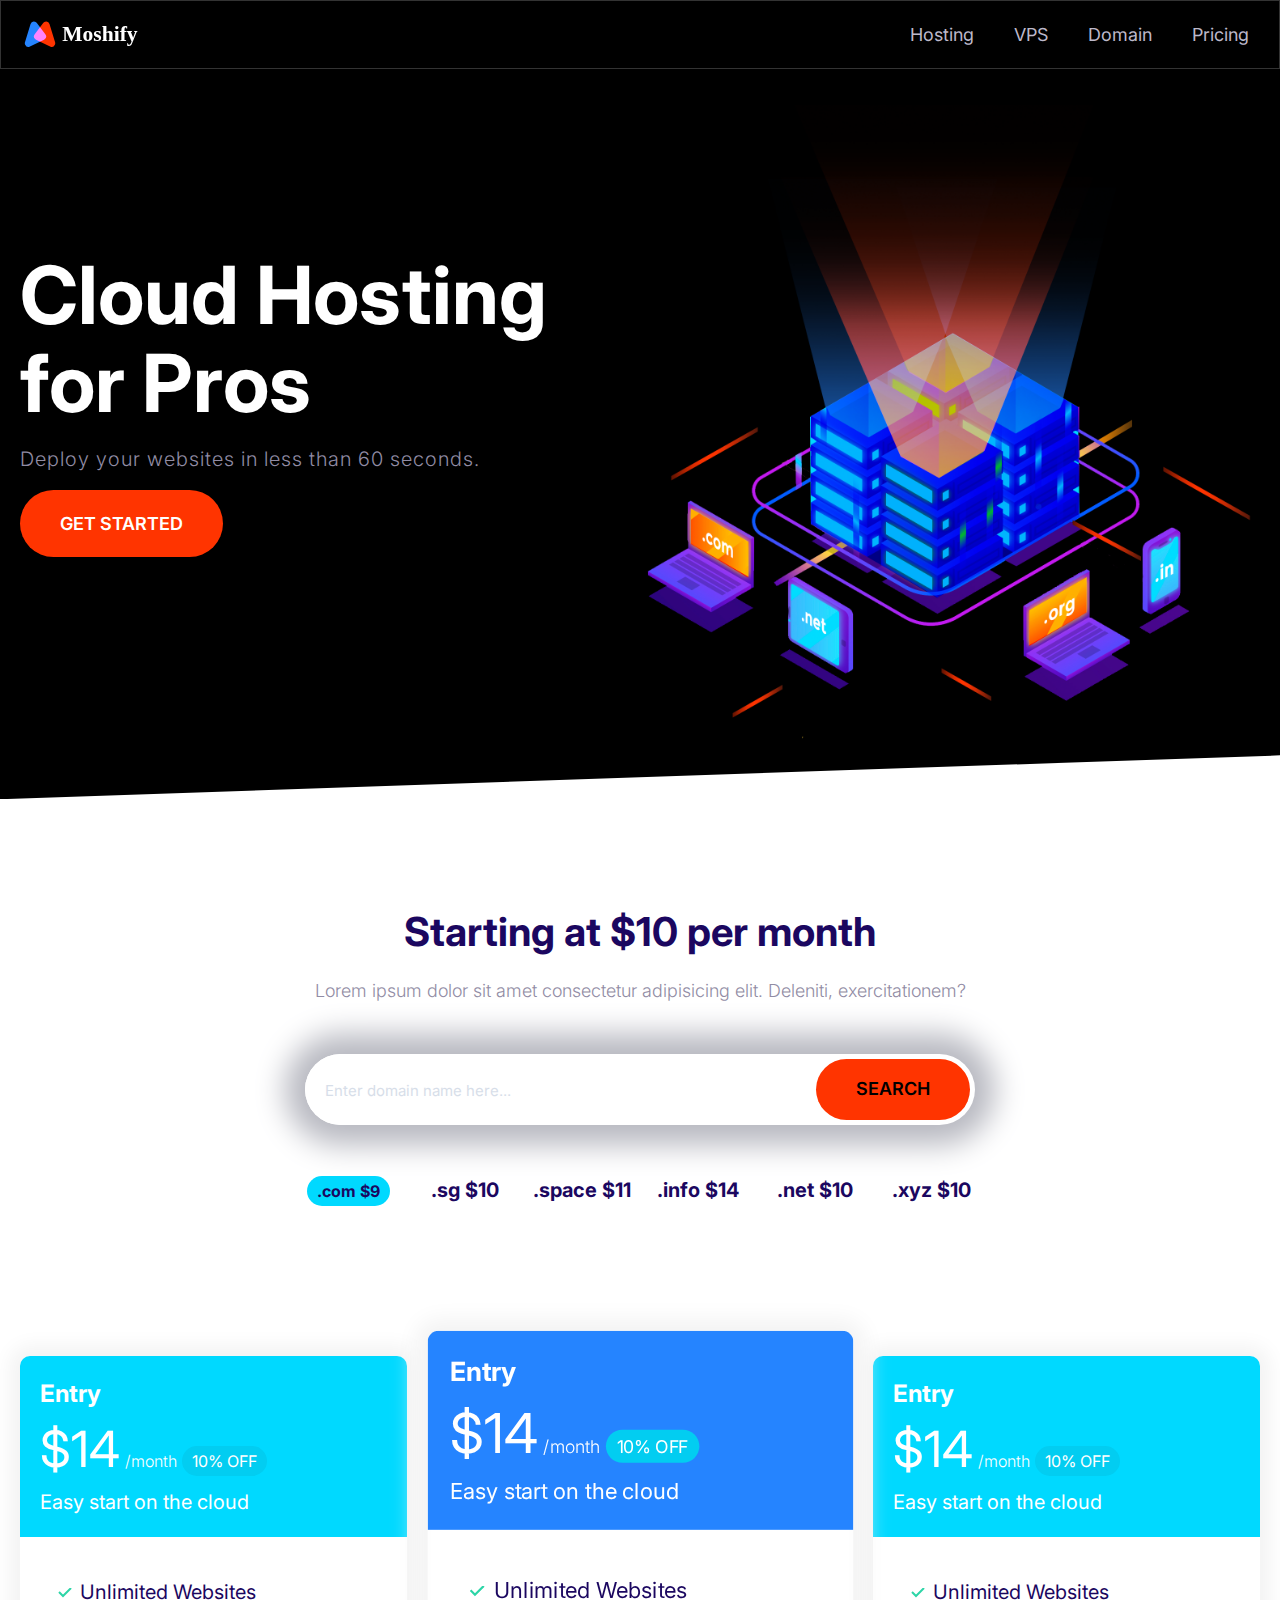
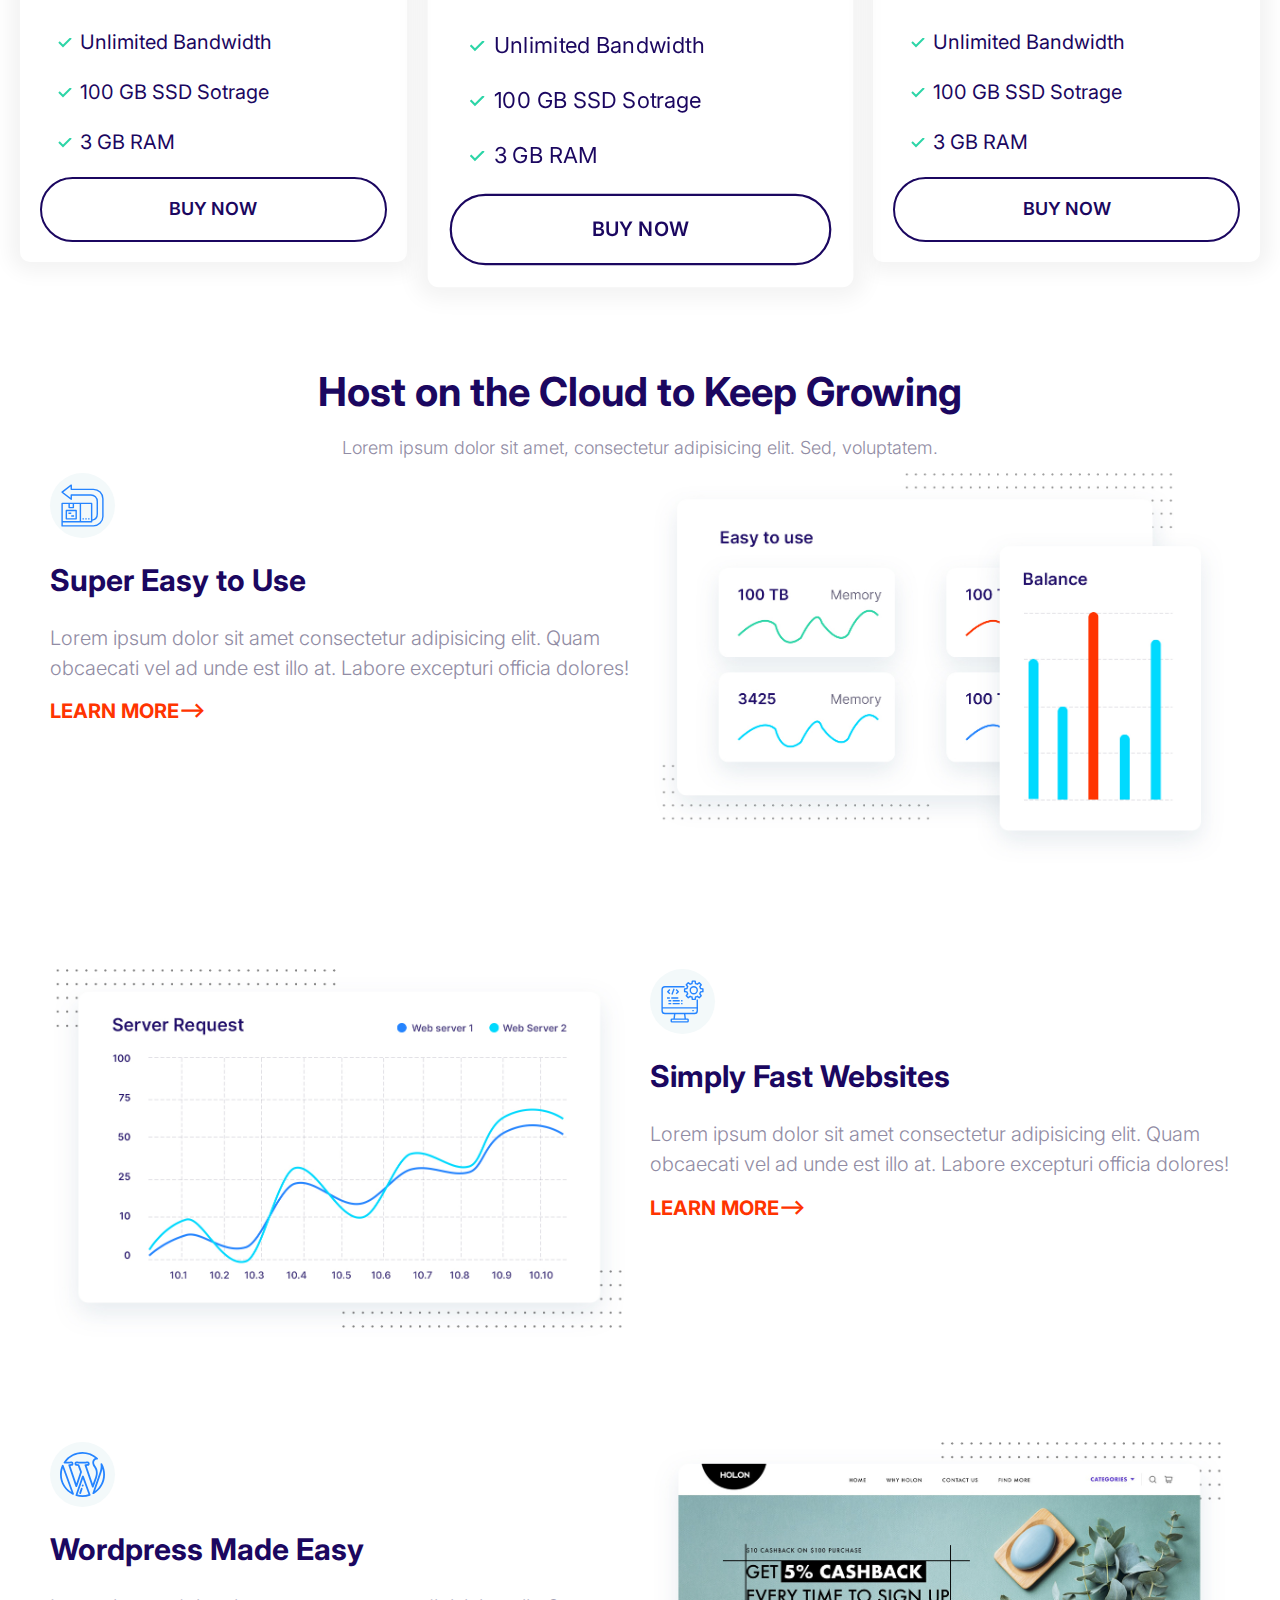
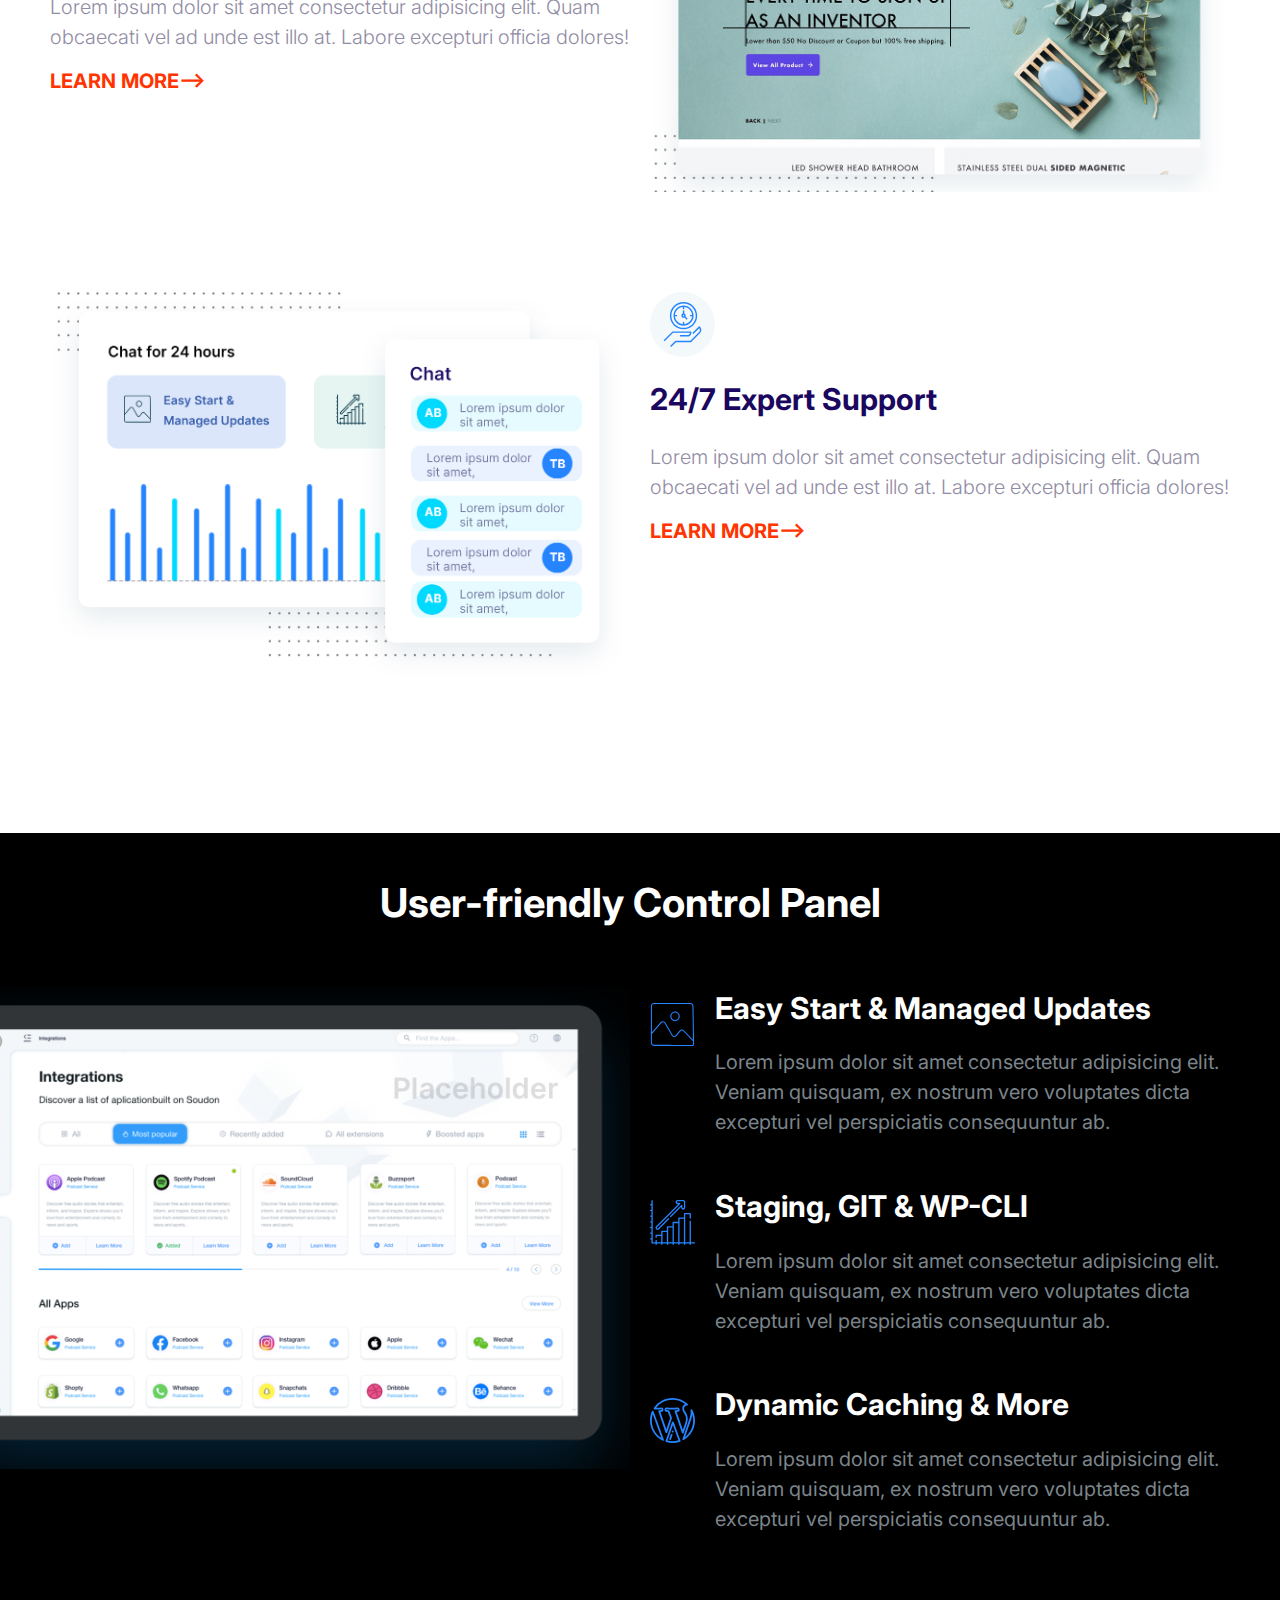
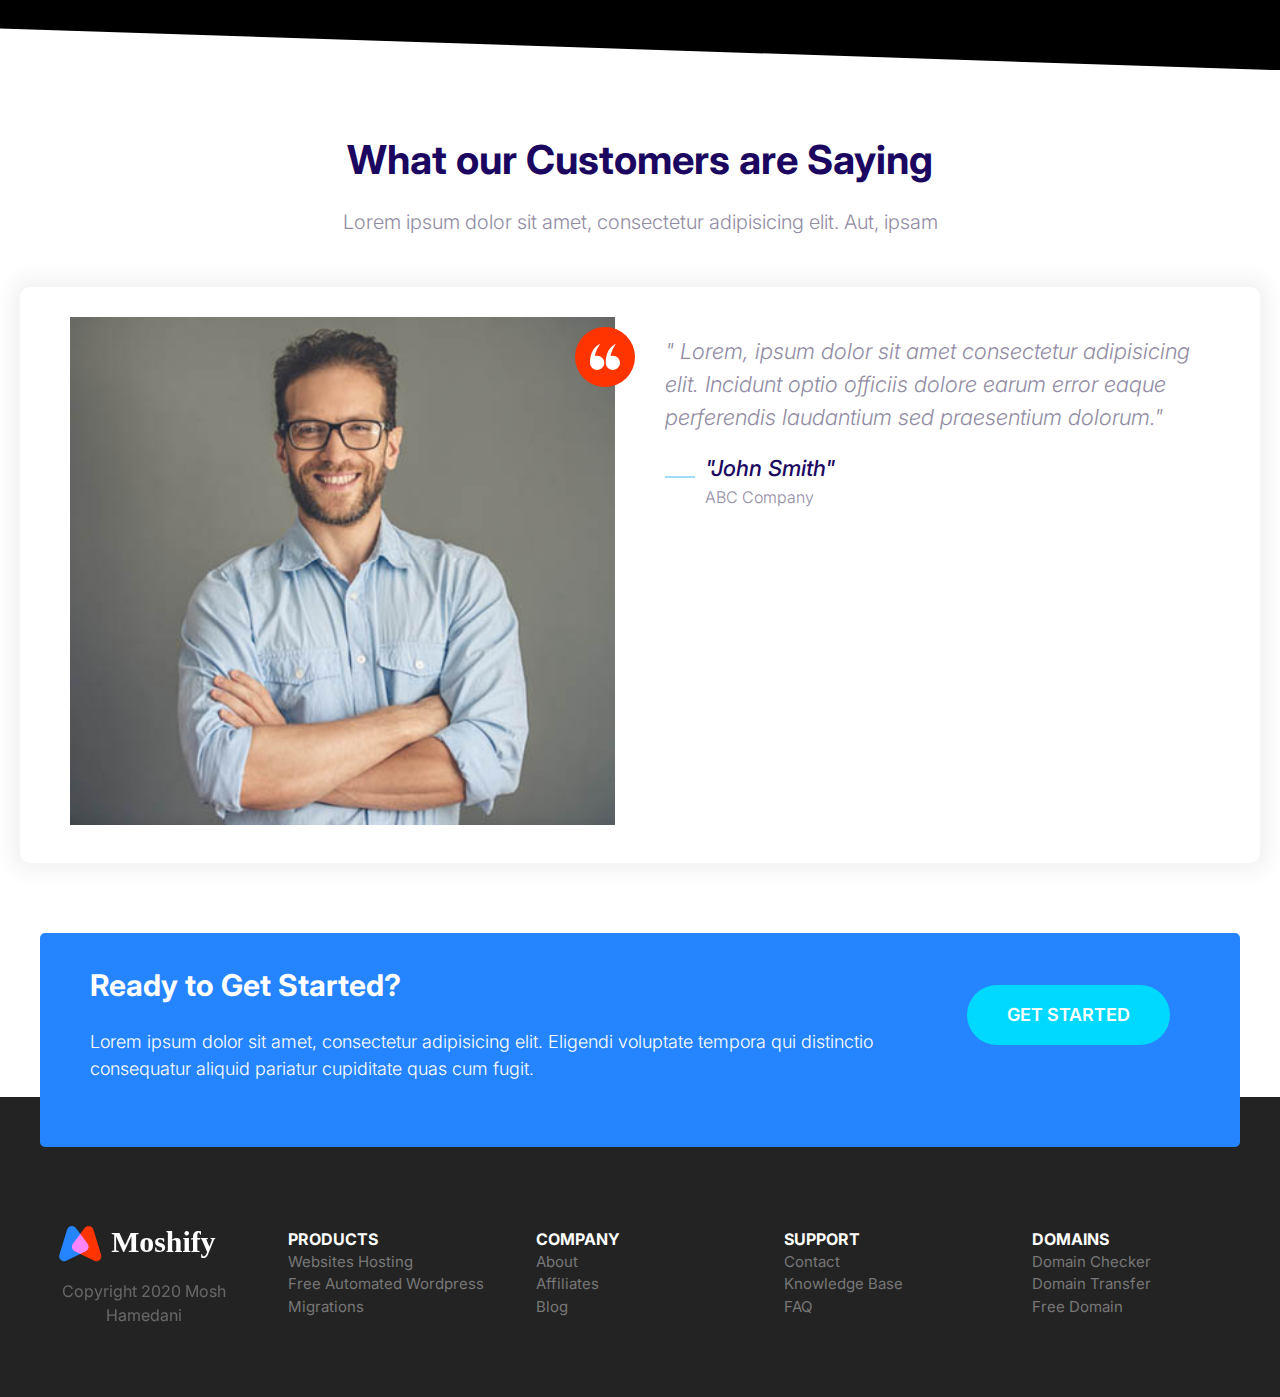
==== index.html @ c6cde623 "ok" ====
<!DOCTYPE html>
<html lang="en">

<head>
	<meta charset="UTF-8" />
	<meta http-equiv="X-UA-Compatible" content="IE=edge" />
	<meta name="viewport" content="width=device-width, initial-scale=1.0" />
	<link rel="stylesheet" href="../css/normalize.css" />
	<link rel="preconnect" href="https://fonts.gstatic.com" />
	<link href="https://fonts.googleapis.com/css2?family=Inter:wght@100&display=swap" rel="stylesheet" />
	<link rel="stylesheet" href="../css/style.css" />
	<title>Document</title>
</head>

<body>
	<div class="collapsible">
		<header class="header-container">
			<div class="header-inner-container collapsible">
				<img src="../icons/logo.svg" alt="logo icon" class="image"></img>
				<svg class="icon menu">
					<use xlink:href="../icons/sprite.svg#menu"></use>
				</svg>
				<ul class="list">
					<li class='list-item'><a href="">Hosting</a></li>
					<li class='list-item'><a href="">VPS</a></li>
					<li class='list-item'><a href="">Domain</a></li>
					<li class='list-item last'><a href="">Pricing</a></li>
				</ul>
			</div>
		</header>
	</div>
	<section class="containerone">
		<div class="containerone-inner">
			<header class='containerone-header'>
				<h6 class='h6-color'>Cloud Hosting for Pros</h6>
				<h2 class='h2-color'>Deploy your websites in less than 60 seconds.</h2>
				<a class="btn btn-accent btn-font" href="#">Get started</a>
			</header>
			<img class='containerone-image' src="../image/banner.png" alt="">
		</div>
	</section>
	<section class="containertwo">
		<header class="containertwo-header">
			<h4 class="h4-color">Starting at $10 per month</h4>
			<h2 class="h2-color">
				Lorem ipsum dolor sit amet consectetur adipisicing elit. Deleniti, exercitationem?

			</h2>

			<div class="input-group">
				<input placeholder="Enter domain name here...
						" type="text" class="input">
				</input>
				<button class="btn btn-accent">
					Search
				</button>
			</div>
			<ul class="containertwo-list">
				<div class=badge-container>
					<li class="containertwo-list-item badge">.com $9</li>
				</div>
				<li class="containertwo-list-item">.sg $10</li>
				<li class="containertwo-list-item">.space $11</li>
				<li class="containertwo-list-item">.info $14</li>
				<li class="containertwo-list-item">.net $10</li>
				<li class="containertwo-list-item">.xyz $10</li>
			</ul>
		</header>
	</section>
	<section class="containerthree">
		<div class="card-container first">
			<header class=" card-container-header secondary">
				<h2 class="plan-zero">Entry</h2>
				<span class="plan-one">$14</span>
				<span class='plan-two'>/month</span>
				<span class="badge plan-three">10% OFF</span>
				<h2 class="plan-four">Easy start on the cloud</h2>
			</header>
			<article class="card-container-article">
				<ul class="card-container-list">
					<li class="card-container-list-items">Unlimited Websites</li>
					<li class="card-container-list-items">Unlimited Bandwidth</li>
					<li class="card-container-list-items">100 GB SSD Sotrage</li>
					<li class="card-container-list-items">3 GB RAM</li>
				</ul>
				<button class="btn btn-block btn-card">buy now</button>
			</article>
		</div>
		<div class="card-container second">
			<header class=" card-container-header primary">
				<h2 class="plan-zero">Entry</h2>
				<span class="plan-one">$14</span>
				<span class='plan-two'>/month</span>
				<span class="badge plan-three">10% OFF</span>
				<h2 class="plan-four">Easy start on the cloud</h2>
			</header>
			<article class="card-container-article">
				<ul class="card-container-list">
					<li class="card-container-list-items">Unlimited Websites</li>
					<li class="card-container-list-items">Unlimited Bandwidth</li>
					<li class="card-container-list-items">100 GB SSD Sotrage</li>
					<li class="card-container-list-items">3 GB RAM</li>
				</ul>
				<button class="btn btn-block btn-card">buy now</button>
			</article>
		</div>
		<div class="card-container first">
			<header class=" card-container-header secondary">
				<h2 class="plan-zero">Entry</h2>
				<span class="plan-one">$14</span>
				<span class='plan-two'>/month</span>
				<span class="badge plan-three">10% OFF</span>
				<h2 class="plan-four">Easy start on the cloud</h2>
			</header>
			<article class="card-container-article">
				<ul class="card-container-list">
					<li class="card-container-list-items">Unlimited Websites</li>
					<li class="card-container-list-items">Unlimited Bandwidth</li>
					<li class="card-container-list-items">100 GB SSD Sotrage</li>
					<li class="card-container-list-items">3 GB RAM</li>
				</ul>
				<button class="btn btn-block btn-card">buy now</button>
			</article>
		</div>
	</section>
	<section class="container4">
		<header class="container4-header">
			<h4>Host on the Cloud to Keep Growing</h4>
			<h1>Lorem ipsum dolor sit amet, consectetur adipisicing elit. Sed, voluptatem.</h1>
		</header>
		<article class="container4-article">
			<div class="instruction">
				<span class="icon-container">
					<svg class="icon easy">
						<use xlink:href="../icons/sprite.svg#easy"></use>
					</svg>
				</span>
				<h3>
					Super Easy to Use
				</h3>
				<h1>
					Lorem ipsum dolor sit amet consectetur adipisicing elit. Quam obcaecati vel ad unde est illo at.
					Labore excepturi officia dolores!
				</h1>
				<a href="#">LEARN MORE</a>
			</div>
			<img class="container4-image" src="../image/easy.jpg" alt="#">
		</article>
		<article class="container4-article">
			<div class="instruction">
				<span class="icon-container">
					<svg class="icon easy">
						<use xlink:href="../icons/sprite.svg#computer"></use>
					</svg>
				</span>
				<h3>
					Simply Fast Websites
				</h3>
				<h1>
					Lorem ipsum dolor sit amet consectetur adipisicing elit. Quam obcaecati vel ad unde est illo at.
					Labore excepturi officia dolores!
				</h1>
				<a href="#">LEARN MORE</a>
			</div>
			<img class="container4-image reverse" src="../image/fast.jpg" alt="#">
		</article>
		<article class="container4-article">
			<div class="instruction">
				<span class="icon-container">
					<svg class="icon easy">
						<use xlink:href="../icons/sprite.svg#wordpress"></use>
					</svg>
				</span>
				<h3>
					Wordpress Made Easy
				</h3>
				<h1>
					Lorem ipsum dolor sit amet consectetur adipisicing elit. Quam obcaecati vel ad unde est illo at.
					Labore excepturi officia dolores!
				</h1>
				<a href="#">LEARN MORE</a>
			</div>
			<img class="container4-image" src="../image/wordpress.jpg" alt="#">
		</article>
		<article class="container4-article">
			<div class="instruction">
				<span class="icon-container">
					<svg class="icon easy">
						<use xlink:href="../icons/sprite.svg#clock"></use>
					</svg>
				</span>
				<h3>
					24/7 Expert Support
				</h3>
				<h1>
					Lorem ipsum dolor sit amet consectetur adipisicing elit. Quam obcaecati vel ad unde est illo at.
					Labore excepturi officia dolores!
				</h1>
				<a href="#">LEARN MORE</a>
			</div>
			<img class="container4-image reverse" src="../image/support.jpg" alt="#">
		</article>
	</section>
	<section class="container5">
		<header class="container5-header">
			<h4>User-friendly Control Panel</h>
		</header>
		<article class="container5-article">

			<img class='container5-article-image' src="../image/ipad.png" alt="ipad photo">

			<div class="container5-innerarticle">
				<div class="container5-innerarticle1">
					<div class="container5-icon">
						<svg class="icon snap">
							<use xlink:href="../icons/sprite.svg#snap"></use>
						</svg>
					</div>
					<div>
						<h3>
							Easy Start & Managed Updates
						</h3>
						<h2>
							Lorem ipsum dolor sit amet consectetur adipisicing elit. Veniam quisquam, ex nostrum vero
							voluptates dicta excepturi vel perspiciatis consequuntur ab.
						</h2>
					</div>
				</div>
				<div class="container5-innerarticle1">
					<div class="container5-icon">
						<svg class="icon snap">
							<use xlink:href="../icons/sprite.svg#growth"></use>
						</svg>
					</div>
					<div>
						<h3>
							Staging, GIT & WP-CLI
						</h3>
						<h2>
							Lorem ipsum dolor sit amet consectetur adipisicing elit. Veniam quisquam, ex nostrum vero
							voluptates dicta excepturi vel perspiciatis consequuntur ab.
						</h2>
					</div>
				</div>
				<div class="container5-innerarticle1">
					<div class="container5-icon">
						<svg class="icon snap">
							<use xlink:href="../icons/sprite.svg#wordpress"></use>
						</svg>
					</div>
					<div>
						<h3>
							Dynamic Caching & More
						</h3>
						<h2>
							Lorem ipsum dolor sit amet consectetur adipisicing elit. Veniam quisquam, ex nostrum vero
							voluptates dicta excepturi vel perspiciatis consequuntur ab.
						</h2>
					</div>
				</div>
			</div>
		</article>
	</section>
	<section class="container6">
		<header class="container6-header">
			<h3>What our Customers are Saying</h3>
			<h2>
				Lorem ipsum dolor sit amet, consectetur adipisicing elit. Aut, ipsam
			</h2>
		</header>
		<article class="container6-article">
			<div class="testimonial-image">
				<img src="../image/testimonial.jpg" alt="#">

				<span class="icon-container">
					<svg class="icon">
						<use xlink:href="../icons/sprite.svg#quotes"></use>
					</svg>
				</span>

			</div>

			<div>
				<h2> Lorem, ipsum dolor sit amet consectetur adipisicing elit. Incidunt optio officiis dolore earum
					error eaque perferendis laudantium sed praesentium dolorum.</h2>
				<div class="line-component">
					<svg class="icon">
						<use xlink:href="../icons/sprite.svg#line"></use>
					</svg>

					<div>
						<h2>John Smith</h2>

						<h1>ABC Company</h1>
					</div>
				</div>
			</div>
		</article>
	</section>
	<section class="container7-overlap">
		<section class="container7">
			<div>
				<h3>Ready to Get Started?</h3>
				<h2> Lorem ipsum dolor sit amet, consectetur adipisicing elit. Eligendi voluptate tempora qui distinctio
					consequatur aliquid pariatur cupiditate quas cum fugit. </h2>
			</div>
			<button class="btn btn-primary">get started</button>
		</section>
	</section>
	<section class="container8">
		<section class="container8-list collapsible">
			<div class="footer-products">
				<h3>PRODUCTS</h3>
				<svg class="icon chevron">
					<use xlink:href="../icons/sprite.svg#chevron"></use>
				</svg>
			</div>
			<ul class="footer-products-list">
				<li>Websites Hosting</li>
				<li>Free Automated Wordpress</li>
				<li>Migrations</li>
			</ul>
		</section>
		<section class="container8-list collapsible">
			<div class="footer-products">
				<h3>COMPANY</h3>
				<svg class="icon chevron">
					<use xlink:href="../icons/sprite.svg#chevron"></use>
				</svg>
			</div>
			<ul class="footer-products-list">
				<li>About</li>
				<li>Affiliates</li>
				<li>Blog</li>
			</ul>
		</section>
		<section class="container8-list collapsible">
			<div class="footer-products">
				<h3>SUPPORT</h3>
				<svg class="icon chevron">
					<use xlink:href="../icons/sprite.svg#chevron"></use>
				</svg>
			</div>
			<ul class="footer-products-list">
				<li>Contact</li>
				<li>Knowledge Base</li>
				<li>FAQ</li>
			</ul>
		</section>
		<section class="container8-list collapsible">
			<div class="footer-products">
				<h3>DOMAINS</h3>
				<svg class="icon chevron">
					<use xlink:href="../icons/sprite.svg#chevron"></use>
				</svg>
			</div>
			<ul class="footer-products-list">
				<li>Domain Checker</li>
				<li>Domain Transfer</li>
				<li>Free Domain</li>
			</ul>

		</section>
		<section class="footer-logo">
			<img src="../icons/logo.svg" alt="logo">
			<h3>Copyright 2020 Mosh Hamedani</h3>
		</section>
	</section>
	<script src="../js/main.js"></script>
</body>

</html>
---- css/style.css ----
:root {
	--color-hello: #2584ff;
	--color-secondaty: #00d9ff;
	--color-accent: #ff3400;
	--color-heading: #1b0760;
	--color-body: #918ca4;
}
*,
*::before,
*::after {
	box-sizing: border-box;
}
html {
	font-size: 62.5%;
}
body {
	font-size: 2rem;
	line-height: 1.5;
	font-family: Inter, Arial, Helvetica, sans-serif;
}

h1 {
	font-size: 1.6rem;
}
h2 {
	font-size: 2rem;
}
h3 {
	font-size: 3rem;
}
h4 {
	font-size: 4rem;
}
h5 {
	font-size: 5rem;
}
h6 {
	font-size: 6rem;
}
.btn {
	border-radius: 4rem;
	border: 0;
	cursor: pointer;
	font-size: 1.8rem;
	font-weight: 600;
	opacity: 1;
	outline: none;
	padding: 2rem 4rem;
	text-decoration: none;
	text-transform: uppercase;
	text-align: center;
}
.btn:hover {
	opacity: 0.9;
}
.btn-accent {
	background-color: var(--color-accent);
}
.btn-flex {
	display: inline-flex;
	align-items: center;
}
.btn-block {
	width: 100%;
	display: inline-block;
}
.btn .icon {
	margin-top: 1px;
	width: 2rem;
	height: 2rem;
	padding-right: 1rem;
}
a {
	text-decoration: none;
}
.icon {
	width: 45px;
	height: 45px;
}
/* header Section */
.header-container {
	padding: 1rem;
	background-color: #000;
	border: 1px solid #333;
}
.header-inner-container {
	display: flex;
	justify-content: space-between;
}
.list {
	display: flex;
	justify-content: center;
	margin: 0;
}
.list-item {
	padding: 1rem 2rem;
	font-size: 1.8rem;
}
.list-item a {
	color: #bdb9cb;
	font-size: 1.8rem;
}
.list-item a:hover {
	color: #fff;
}
.image {
	width: 150px;
}
.menu {
	fill: #fff;
	display: none;
}
@media screen and (max-width: 768px) {
	.header-inner-container {
		flex-wrap: wrap;
	}
	.list {
		width: 100%;
		flex-direction: column;
		padding: 0;
	}
	.list-item {
		border-bottom: 1px solid #222122;
	}
	.last {
		border: 0;
	}
	.menu {
		opacity: 0.5;
		display: block;
	}
	.collapsible .list {
		max-height: 0;
		overflow: hidden;
		transition: max-height 0.2s;
	}
	.collapsible--expanded .list {
		max-height: 100vh;
	}
	.collapsible--expanded .header-container {
		border: 0;
	}
}
/* Section 1*/
.containerone {
	padding: 5rem 2rem 6rem;
	background-color: #000;
	clip-path: polygon(0 0, 100% 0, 100% 94%, 0% 100%);
}
.containerone-inner {
	display: grid;
	grid-template-columns: 1fr;
}
.containerone-header {
	text-align: center;
}
.h6-color {
	color: #fff;
	margin: 0;
}
.h2-color {
	color: var(--color-body);
	letter-spacing: 1px;
	font-weight: 300;
}
.btn-font {
	color: #fff;
	display: inline-block;
}
.containerone-image {
	width: 100%;
}
@media screen and (min-width: 768px) {
	.containerone {
		padding: 0 2rem 6rem;
	}
	.containerone-inner {
		grid-template-columns: repeat(2, 1fr);
		align-items: center;
	}

	.containerone-header {
		text-align: left;
	}
	.h6-color {
		font-size: 8rem;
		line-height: 1.1;
	}
}
/* section 2*/
.containertwo {
	padding: 5rem 2rem;
}
.containertwo-header {
	text-align: center;
}
.h4-color {
	color: var(--color-heading);
	margin-bottom: 0;
}
.containertwo .h2-color {
	letter-spacing: 0;
}
.input-group {
	display: flex;
	margin: 5rem 0;
	border-radius: 4rem;
	overflow: hidden;
	box-shadow: 0 0 30px 20px rgb(183, 184, 192);
}
.input {
	border: 0;
	outline: none;
	padding: 2rem;
	flex-grow: 1;
	width: 0;
}
.input-group .btn {
	margin: 0.5rem;
}
::placeholder {
	color: rgb(215, 222, 233);
}
.containertwo-list {
	list-style: none;
	display: grid;
	grid-template-columns: repeat(2, 1fr);
	align-items: center;
	justify-items: center;
}
.containertwo-list-item {
	margin: 2rem;
	color: var(--color-heading);
	font-weight: bold;
}
.badge {
	padding: 3px 10px;
	background-color: var(--color-secondaty);
	border-radius: 5rem;
	display: inline-block;
}
.badge-container {
	text-align: center;
}
@media screen and (min-width: 768px) {
	.containertwo .h2-color {
		font-size: 1.8rem;
	}
	.input-group {
		max-width: 670px;
		margin: 5rem auto;
	}
	.input {
		color: var(--color-heading);
	}
	::placeholder {
		font-size: 15px;
	}
	.containertwo-list {
		grid-template-columns: repeat(auto-fit, minmax(10rem, 1fr));
		max-width: 700px;
		margin: 0 auto;
		justify-items: center;
		padding: 0;
	}
	.containertwo-list-item {
		font-size: 2rem;
		margin: 0;
	}
	.badge {
		font-size: 1.6rem;
	}
}
/* Section 3 */
.containerthree {
	padding: 0 5rem 5rem;
	display: grid;
	grid-template-columns: 1fr;
	justify-items: center;
	gap: 5rem 4rem;
}
.card-container {
	box-shadow: 0 0 20px 10px #f3f3f3;
	border-radius: 10px;
	overflow: hidden;
	max-width: 500px;
	width: 100%;
}
.card-container-header {
	padding: 2rem;
}
.plan-zero {
	color: #fff;
	font-size: 2.4rem;
	margin-top: 0;
}
.plan-one {
	font-size: 5rem;
	color: #fff;
}
.plan-two {
	font-size: 1.6rem;
	color: #fff;
	font-weight: 300;
}
.plan-three {
	font-size: 1.6rem;
	color: #fff;
}
.plan-four {
	color: #fff;
	font-weight: 400;
}
.card-container-article {
	padding: 2rem;
}
.card-container .badge {
	background-color: #02cdf1;
}
.card-container-list {
	list-style: none;
	list-style-image: url(../icons/tick.svg);
}
.card-container-list-items {
	color: var(--color-heading);
	margin-bottom: 2rem;
}
.btn-card {
	color: var(--color-heading);
	border: 2px solid var(--color-heading);
	background-color: #fff;
}
.btn-card:hover {
	background-color: var(--color-heading);
	color: #fff;
}
.secondary {
	background-color: var(--color-secondaty);
}
.primary {
	background-color: var(--color-hello);
}
.first {
	transition: transform 0.2s;
}
.second {
	transition: transform 0.2s;
}
.first:hover {
	transform: scale(1.05);
}
.second:hover {
	transform: scale(1.17);
}
@media screen and (min-width: 1028px) {
	.containerthree {
		grid-template-columns: repeat(3, 1fr);
		padding: 5rem 2rem;
		margin-top: 5rem;
	}
	.second {
		transform: scale(1.1);
	}
	.plan-zero {
		margin-bottom: 0;
	}
	.plan-four {
		margin: 0;
	}
}
/* section 4 */
.container4 {
	padding: 5rem 2rem;
}
.container4-header {
	text-align: center;
}
.container4-header h4 {
	margin: 0;
	color: var(--color-heading);
}
.container4-header h1 {
	font-size: 1.8rem;
	color: var(--color-body);
	font-weight: 300;
}
.container4-article {
	display: grid;
	grid-template-columns: 1fr;
	gap: 5rem 2rem;
	margin-bottom: 10rem;
}
.icon-container {
	padding: 1rem;
	background-color: #f3f9fa;
	display: inline-flex;
	border-radius: 100%;
}
.easy {
	fill: var(--color-hello);
}
.container4-article h3 {
	color: var(--color-heading);
	margin: 2rem 0;
}
.container4-article h1 {
	font-size: 2rem;
	color: var(--color-body);
	font-weight: 300;
	letter-spacing: 1.1;
	margin-top: 0;
}
.container4-image {
	width: 100%;
}
.container4 a {
	color: var(--color-accent);
	font-size: 2rem;
	font-weight: bold;
}
.container4 a::after {
	content: "-->";
}
.container4 a:hover::after {
	margin-left: 3px;
}
@media screen and (min-width: 768px) {
	.container4-article {
		grid-template-columns: repeat(2, 1fr);
	}
	.reverse {
		grid-column: 1;
		grid-row: 1;
	}
	.container4 {
		padding: 5rem;
	}
}
/* section5 */
.container5 {
	padding: 0 2rem 9rem;
	background-color: #000;
	clip-path: polygon(0 0, 100% 0, 100% 100%, 0 95%);
}
.container5-header {
	text-align: center;
}
.container5-header h4 {
	color: #fff;
	padding-top: 4rem;
	margin-top: 0;
}
.container5-article {
	display: grid;
	grid-template-columns: 1fr;
	gap: 5rem 2rem;
}
.container5-article-image {
	width: 100%;
}
.snap {
	fill: var(--color-hello);
}
.container5-article h3 {
	color: #fff;
	margin: 0;
}
.container5-article h2 {
	color: #7b858b;
	font-weight: 400;
}
.container5-innerarticle1 {
	display: flex;
	margin-bottom: 3rem;
}
.container5-icon {
	margin-top: 1.6rem;
	margin-right: 2rem;
}
@media screen and (min-width: 768px) {
	.container5 {
		padding-left: 0;
	}
	.container5-article {
		grid-template-columns: 50% 50%;
	}
	.container5-article img {
		max-width: 700px;
		width: auto;
		justify-self: end;
	}
}
/* section6 */
.container6 {
	padding: 2rem;
}
.container6-header {
	text-align: center;
}
.container6-header h3 {
	font-size: 4rem;
	color: var(--color-heading);
	margin-bottom: 0;
}
.container6-header h2 {
	color: var(--color-body);
	font-weight: 300;
}
.container6-article {
	padding: 3rem 5rem;
	margin-top: 5rem;
	display: grid;
	grid-template-columns: 1fr;
	box-shadow: 0 0 20px 10px #f3f3f3;
	border-radius: 10px;
}
.container6-article img {
	width: 100%;
}
.container6-article .icon {
	fill: #fff;
	width: 30px;
	height: 30px;
}
.container6-article .icon-container {
	background-color: var(--color-accent);
	padding: 1.5rem;
	position: absolute;
	top: 10px;
	right: -20px;
}
.testimonial-image {
	display: block;
	position: relative;
}
.container6-article h2 {
	font-size: 2.2rem;
	color: var(--color-body);
	font-weight: 300;
	font-style: italic;
}
.container6-article h2::before {
	content: '"';
}
.container6-article h2::after {
	content: '"';
}
.line-component {
	display: flex;
}
.line-component h2 {
	margin: 0;
	color: var(--color-heading);
	font-weight: 500;
}
.line-component h1 {
	margin: 0;
	color: var(--color-body);
	font-weight: 300;
}
.line-component .icon {
	margin-top: 1rem;
	margin-right: 1rem;
}
@media screen and (min-width: 768px) {
	.container6-article {
		grid-template-columns: repeat(2, 1fr);
		gap: 0 5rem;
	}
}
/* section7 */
.container7 {
	padding: 0 5rem 5rem;
	display: grid;
	grid-template-columns: 1fr;
	text-align: center;
	justify-items: center;
	background-color: var(--color-hello);
}
.container7 h3 {
	margin-bottom: 2rem;
	color: #fff;
}
.container7 h2 {
	color: #fff;
	font-weight: 300;
	margin-top: 0;
	font-size: 1.8rem;
}
.btn-primary {
	background-color: var(--color-secondaty);
	margin: 2rem;
	color: #fff;
}
@media screen and (min-width: 768px) {
	.container7 {
		border-radius: 5px;
		grid-template-columns: 1fr auto;
		align-items: center;
		text-align: start;
		transform: translateY(5rem);
	}
}
@media screen and (min-width: 1024px) {
	.container7-overlap {
		padding: 0 4rem;
	}
}
/* section8 */
.container8 {
	padding: 10rem 4rem 5rem;
	display: grid;
	background-color: #232323;
}
.container8-list {
	border-bottom: 1px solid #393939;
	padding: 2rem;
}
.container8 h3 {
	margin-top: 0;
	color: #fff;
	margin-bottom: 0;
	font-size: 2.5rem;
}
.container8 li {
	color: #777;
	transition: color 0.3s;
}
.container8 li:hover {
	color: #fff;
}
.footer-products {
	margin-top: 1rem;
	display: flex;
	justify-content: space-between;
}
.footer-products-list {
	margin: 0;
	list-style: none;
	padding-left: 0;
	overflow: hidden;
}
.chevron {
	transition: transform 0.2s;
}
.collapsible .chevron {
	transform: rotate(-90deg);
}
.collapsible .footer-products-list {
	max-height: 0;
	transition: max-height 0.3s;
}
.collapsible--expanded .chevron {
	transform: none;
}
.collapsible--expanded .footer-products-list {
	max-height: 100vh;
}
.footer-logo {
	padding: 5rem 2rem;
	text-align: center;
}
.footer-logo img {
	max-width: 230px;
	width: 100%;
}
.footer-logo h3 {
	font-size: 2.1rem;
	color: #fff;
	opacity: 0.3;
	font-weight: 400;
}
@media screen and (min-width: 768px) {
	.container8 {
		grid-template-columns: repeat(auto-fit, minmax(10rem, 1fr));
		padding: 10rem 2rem 5rem;
	}
	.container8 h3 {
		font-size: 1.6rem;
	}
	.container8 li {
		font-size: 1.5rem;
	}
	.chevron {
		display: none;
	}
	.collapsible .footer-products-list {
		max-height: 100vh;
	}
	.container8-list {
		border: 0;
	}
	.footer-logo {
		order: -1;
		padding: 20px;
	}
}
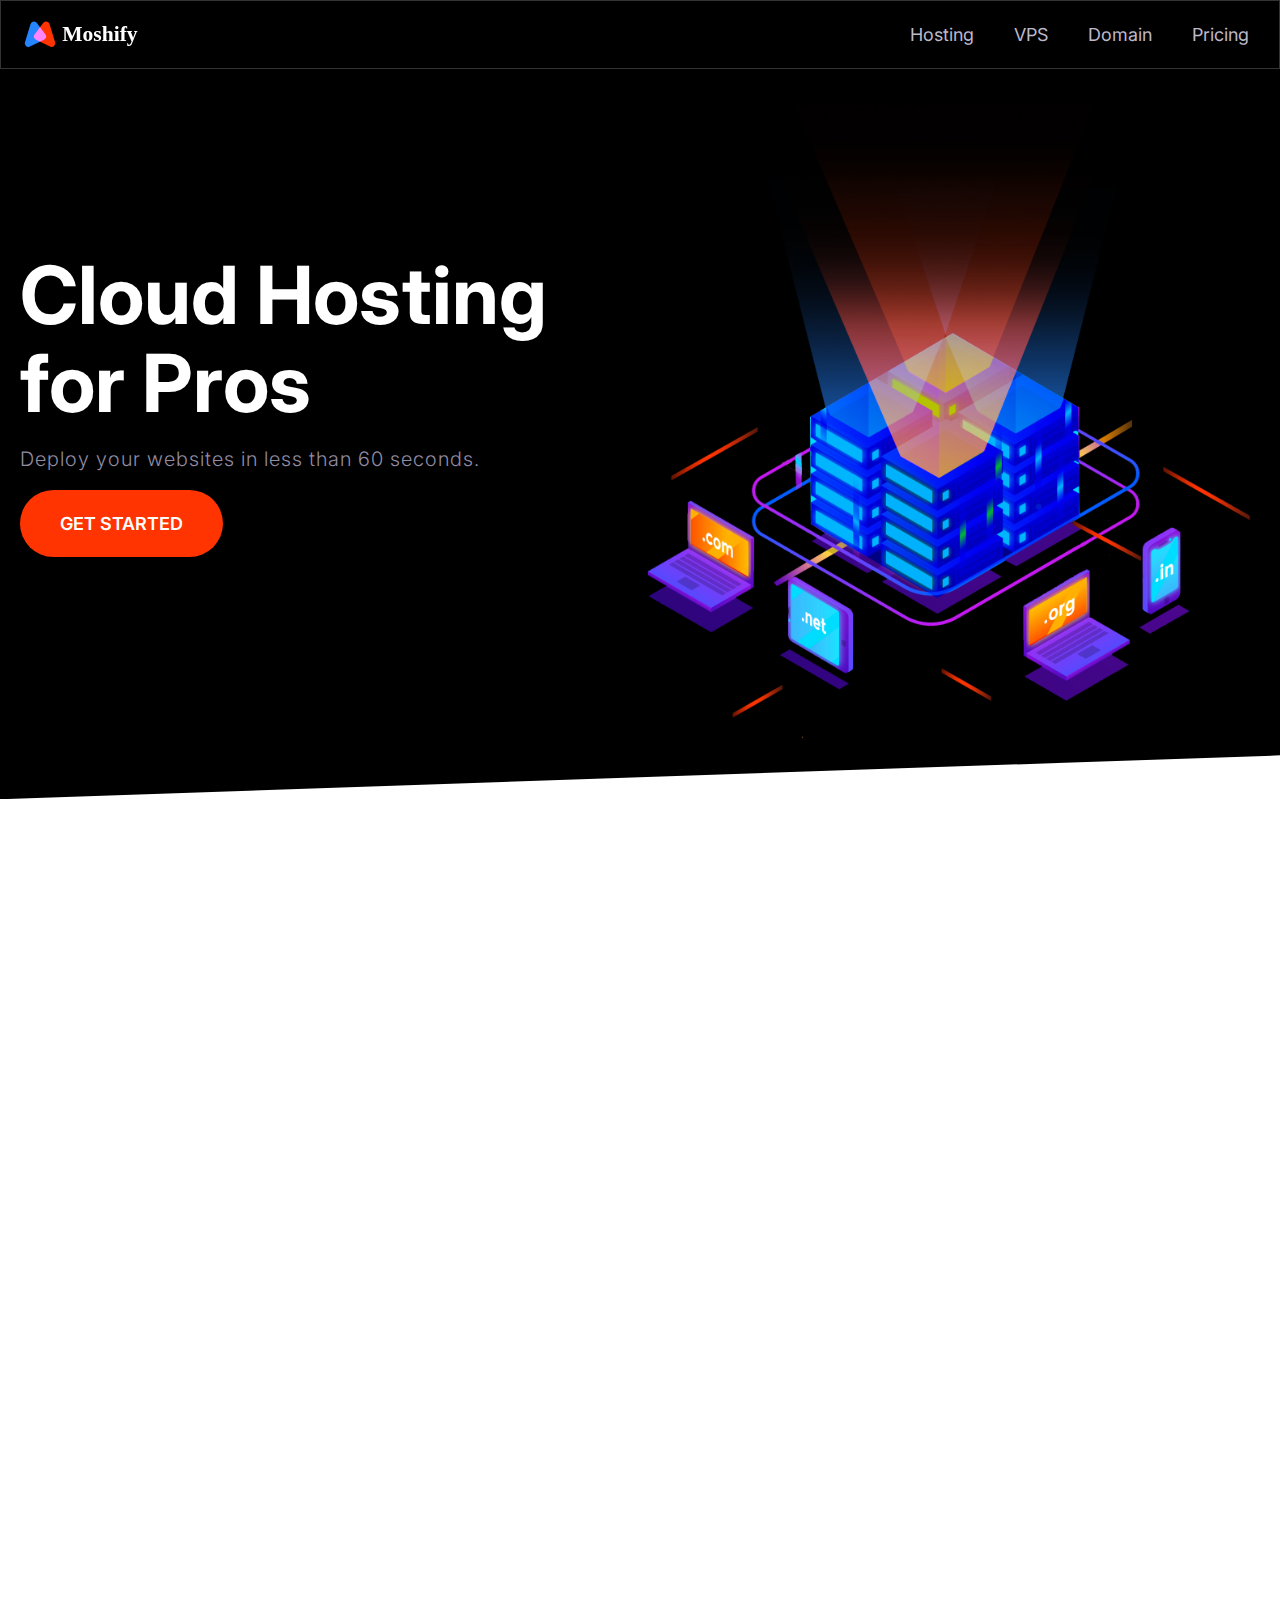
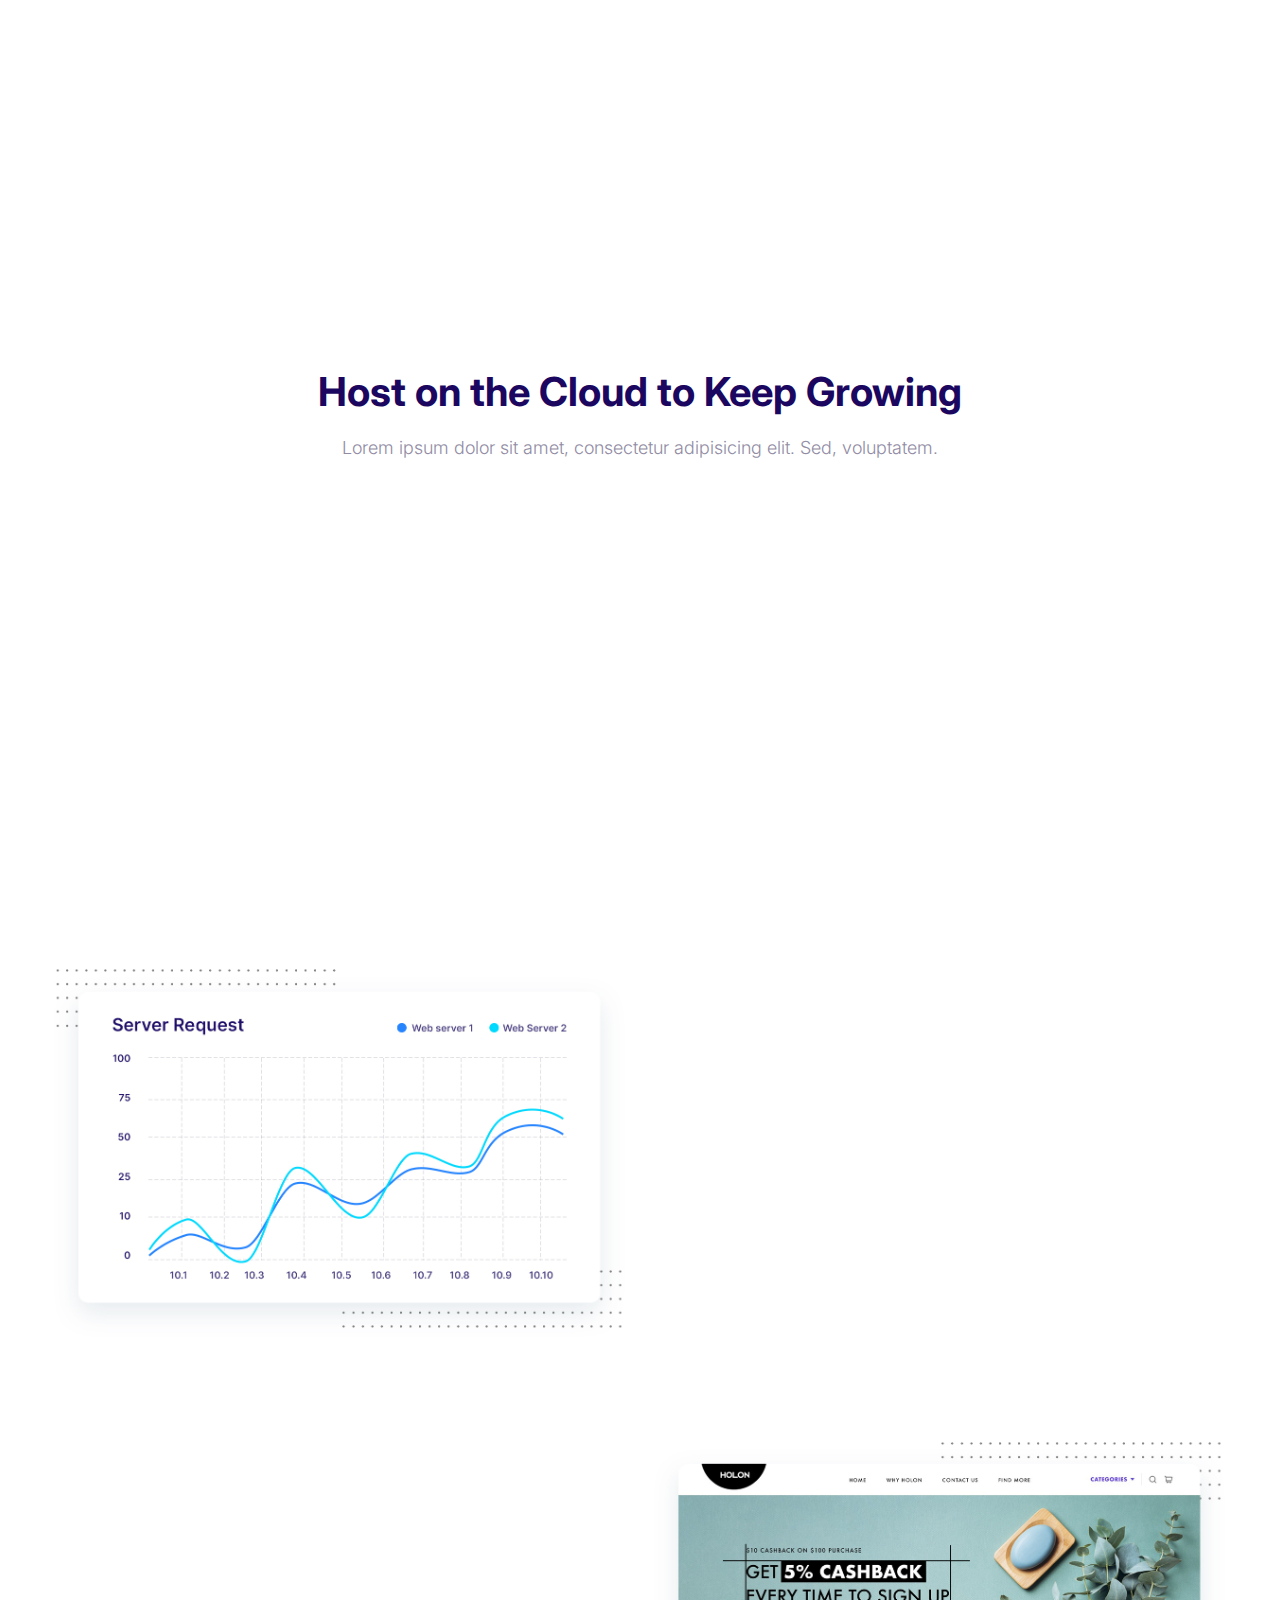
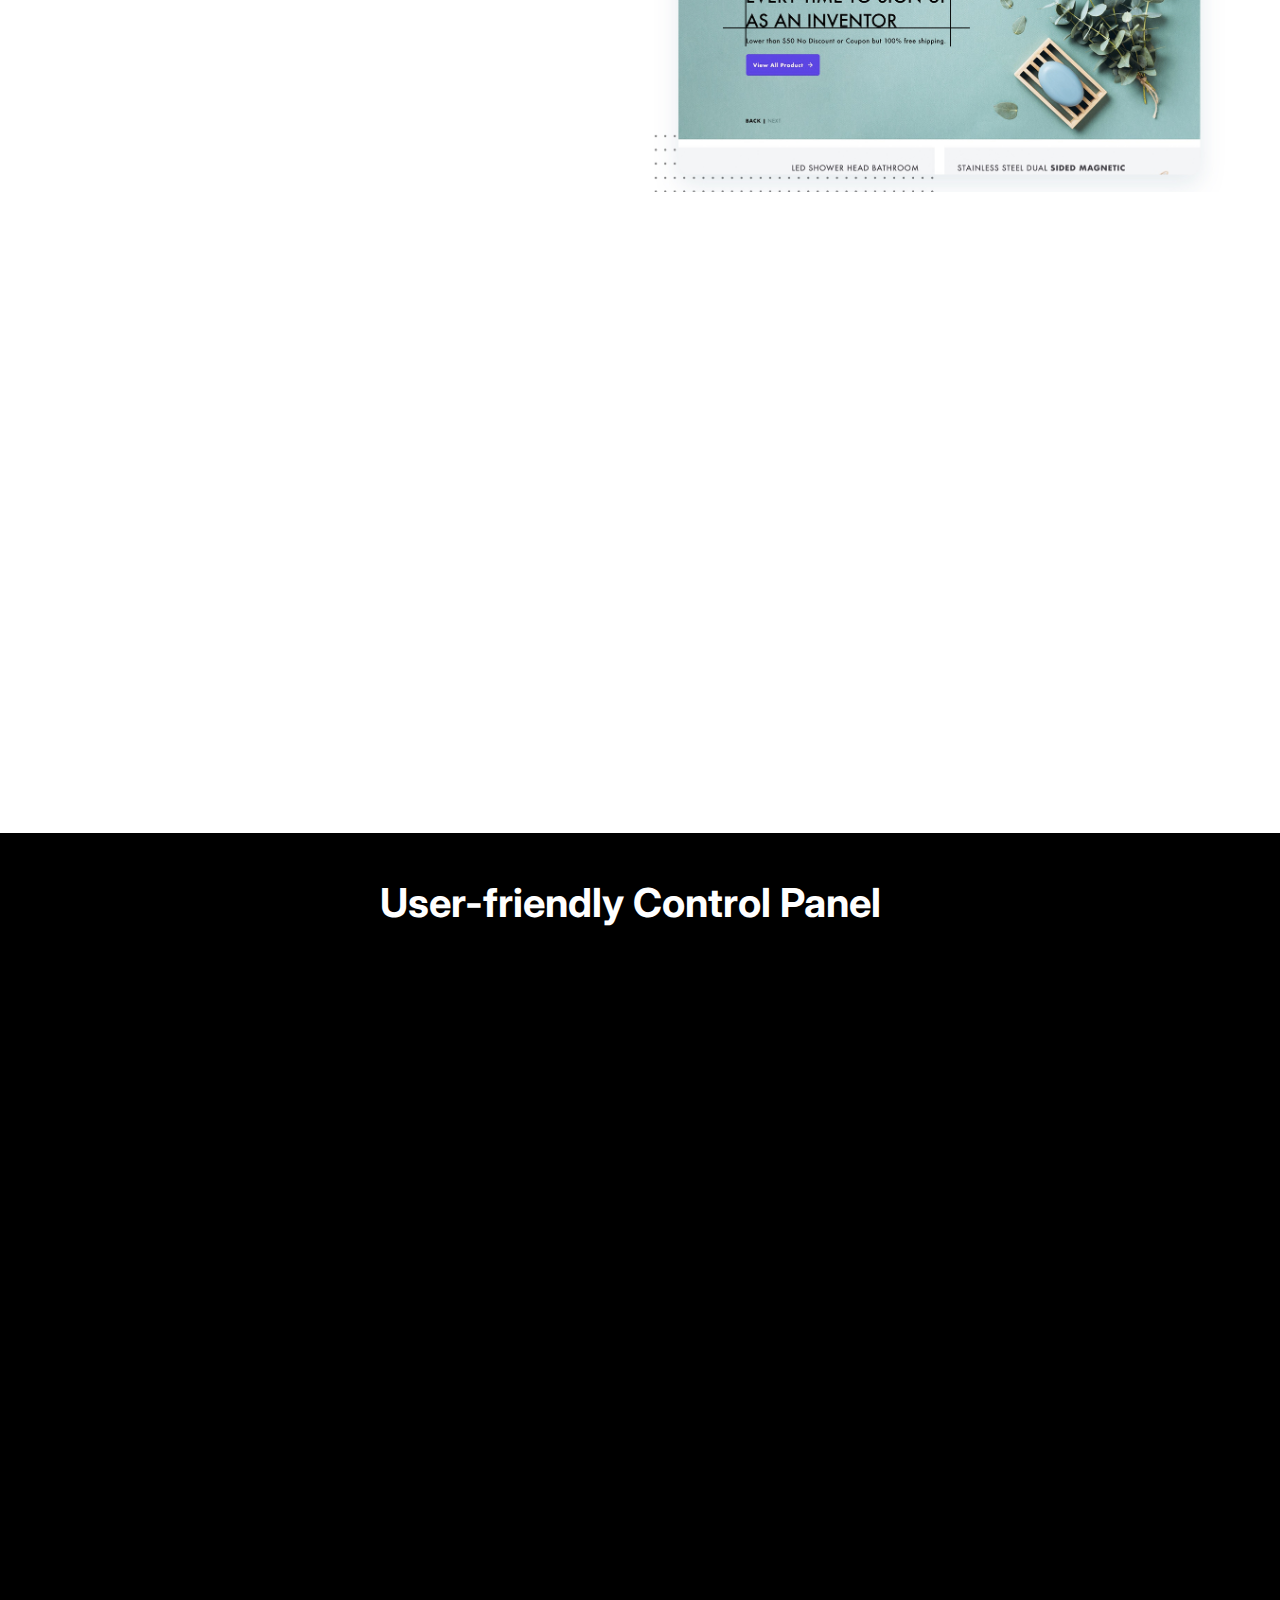
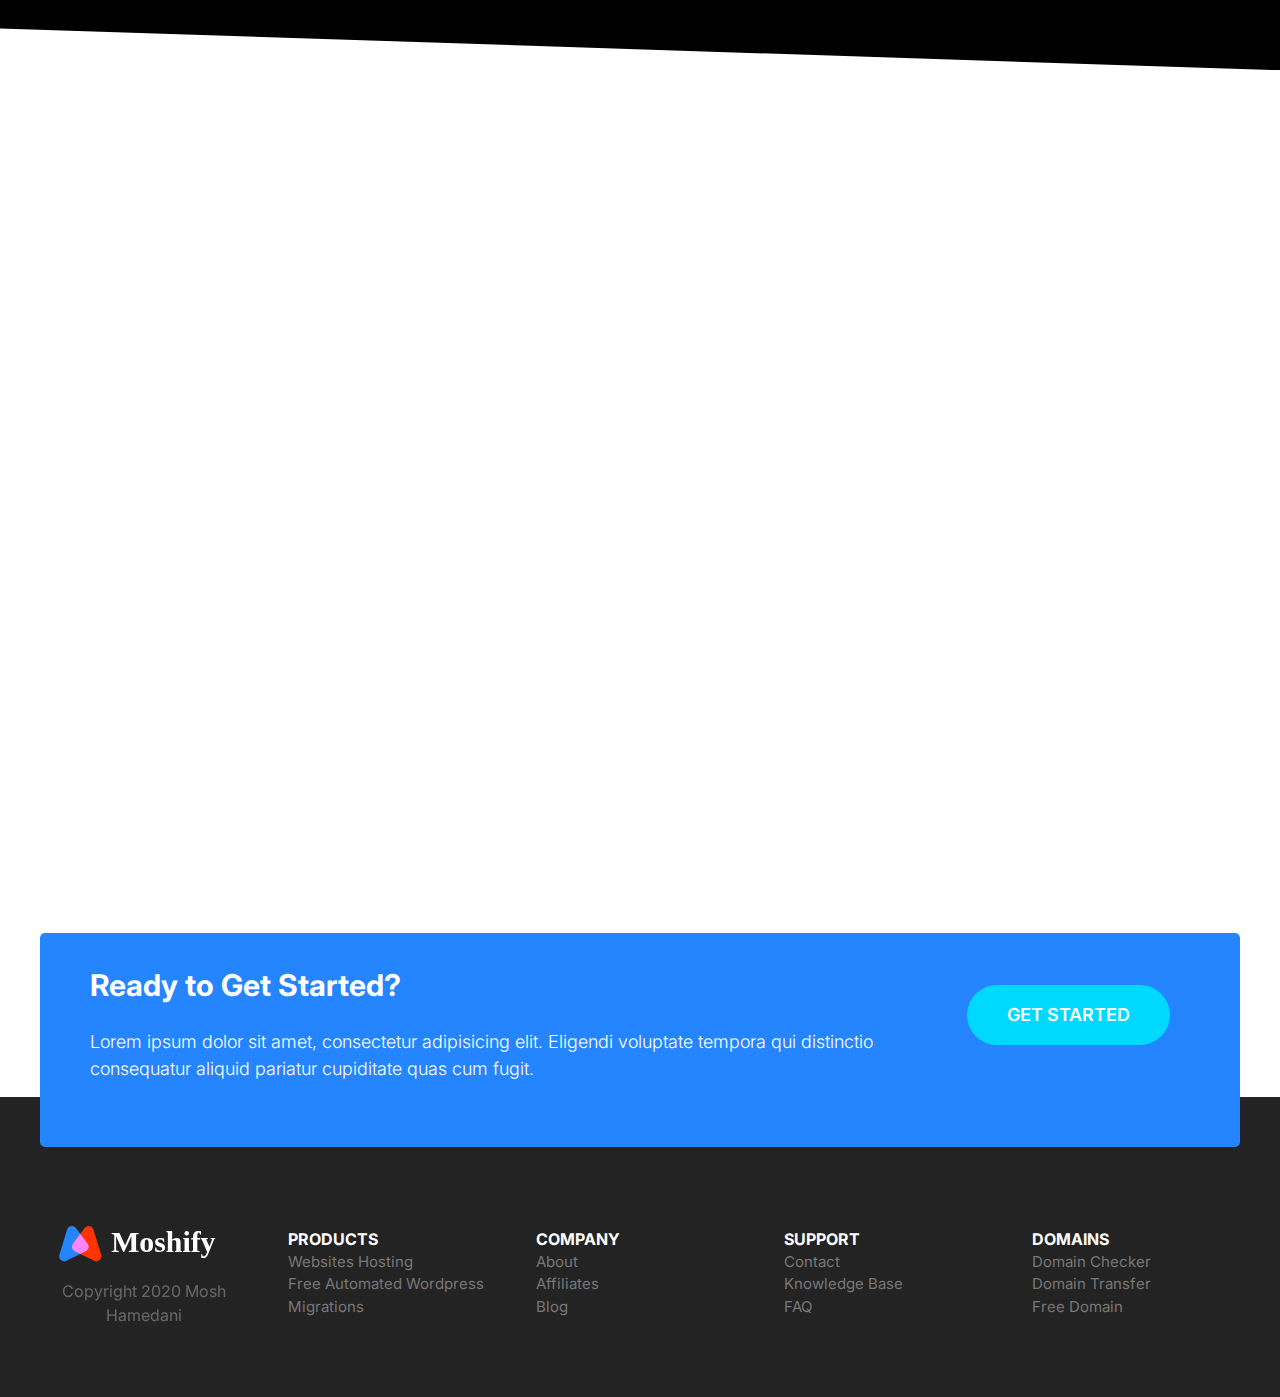
==== commit add7b25e: "jaljfal" ====
--- a/index.html
+++ b/index.html
@@ -5,20 +5,21 @@
 	<meta charset="UTF-8" />
 	<meta http-equiv="X-UA-Compatible" content="IE=edge" />
 	<meta name="viewport" content="width=device-width, initial-scale=1.0" />
-	<link rel="stylesheet" href="../css/normalize.css" />
+	<link rel="stylesheet" href="css/normalize.css" />
 	<link rel="preconnect" href="https://fonts.gstatic.com" />
 	<link href="https://fonts.googleapis.com/css2?family=Inter:wght@100&display=swap" rel="stylesheet" />
-	<link rel="stylesheet" href="../css/style.css" />
+	  <link rel="stylesheet" href="https://unpkg.com/aos@next/dist/aos.css" />
+	<link rel="stylesheet" href="css/style.css" />
 	<title>Document</title>
 </head>
 
 <body>
 	<div class="collapsible">
-		<header class="header-container">
-			<div class="header-inner-container collapsible">
-				<img src="../icons/logo.svg" alt="logo icon" class="image"></img>
+		<header class="header-container" >
+			<div class="header-inner-container collapsible" >
+				<img src="icons/logo.svg" alt="logo icon" class="image"></img>
 				<svg class="icon menu">
-					<use xlink:href="../icons/sprite.svg#menu"></use>
+					<use xlink:href="icons/sprite.svg#menu"></use>
 				</svg>
 				<ul class="list">
 					<li class='list-item'><a href="">Hosting</a></li>
@@ -32,22 +33,22 @@
 	<section class="containerone">
 		<div class="containerone-inner">
 			<header class='containerone-header'>
-				<h6 class='h6-color'>Cloud Hosting for Pros</h6>
+				<h6 class='h6-color' data-aos="zoom-in-up">Cloud Hosting for Pros</h6>
 				<h2 class='h2-color'>Deploy your websites in less than 60 seconds.</h2>
 				<a class="btn btn-accent btn-font" href="#">Get started</a>
 			</header>
-			<img class='containerone-image' src="../image/banner.png" alt="">
+			<img class='containerone-image' data-aos="zoom-in-up" src="image/banner.png" alt="">
 		</div>
 	</section>
-	<section class="containertwo">
-		<header class="containertwo-header">
+	<section class="containertwo" data-aos="fade-up">
+		<header class="containertwo-header" >
 			<h4 class="h4-color">Starting at $10 per month</h4>
 			<h2 class="h2-color">
 				Lorem ipsum dolor sit amet consectetur adipisicing elit. Deleniti, exercitationem?
 
 			</h2>
 
-			<div class="input-group">
+			<div class="input-group" >
 				<input placeholder="Enter domain name here...
 						" type="text" class="input">
 				</input>
@@ -67,7 +68,7 @@
 			</ul>
 		</header>
 	</section>
-	<section class="containerthree">
+	<section class="containerthree" data-aos="fade-up">
 		<div class="card-container first">
 			<header class=" card-container-header secondary">
 				<h2 class="plan-zero">Entry</h2>
@@ -129,10 +130,10 @@
 			<h1>Lorem ipsum dolor sit amet, consectetur adipisicing elit. Sed, voluptatem.</h1>
 		</header>
 		<article class="container4-article">
-			<div class="instruction">
+			<div class="instruction" data-aos="zoom-in">
 				<span class="icon-container">
 					<svg class="icon easy">
-						<use xlink:href="../icons/sprite.svg#easy"></use>
+						<use xlink:href="icons/sprite.svg#easy"></use>
 					</svg>
 				</span>
 				<h3>
@@ -144,13 +145,13 @@
 				</h1>
 				<a href="#">LEARN MORE</a>
 			</div>
-			<img class="container4-image" src="../image/easy.jpg" alt="#">
+			<img data-aos="zoom-in" class="container4-image" src="image/easy.jpg" alt="#">
 		</article>
 		<article class="container4-article">
-			<div class="instruction">
+			<div class="instruction" data-aos="fade-up" >
 				<span class="icon-container">
 					<svg class="icon easy">
-						<use xlink:href="../icons/sprite.svg#computer"></use>
+						<use xlink:href="icons/sprite.svg#computer"></use>
 					</svg>
 				</span>
 				<h3>
@@ -162,13 +163,13 @@
 				</h1>
 				<a href="#">LEARN MORE</a>
 			</div>
-			<img class="container4-image reverse" src="../image/fast.jpg" alt="#">
+			<img  class="container4-image reverse" src="image/fast.jpg" alt="#">
 		</article>
 		<article class="container4-article">
-			<div class="instruction">
+			<div class="instruction" data-aos="fade-up">
 				<span class="icon-container">
 					<svg class="icon easy">
-						<use xlink:href="../icons/sprite.svg#wordpress"></use>
+						<use xlink:href="icons/sprite.svg#wordpress"></use>
 					</svg>
 				</span>
 				<h3>
@@ -180,13 +181,13 @@
 				</h1>
 				<a href="#">LEARN MORE</a>
 			</div>
-			<img class="container4-image" src="../image/wordpress.jpg" alt="#">
-		</article>
-		<article class="container4-article">
-			<div class="instruction">
+			<img class="container4-image" src="image/wordpress.jpg" alt="#">
+		</article>
+		<article class="container4-article" >
+			<div class="instruction" data-aos="zoom-in-up">
 				<span class="icon-container">
 					<svg class="icon easy">
-						<use xlink:href="../icons/sprite.svg#clock"></use>
+						<use xlink:href="icons/sprite.svg#clock"></use>
 					</svg>
 				</span>
 				<h3>
@@ -198,7 +199,7 @@
 				</h1>
 				<a href="#">LEARN MORE</a>
 			</div>
-			<img class="container4-image reverse" src="../image/support.jpg" alt="#">
+			<img  data-aos="zoom-in-up" class="container4-image reverse" src="image/support.jpg" alt="#">
 		</article>
 	</section>
 	<section class="container5">
@@ -207,13 +208,14 @@
 		</header>
 		<article class="container5-article">
 
-			<img class='container5-article-image' src="../image/ipad.png" alt="ipad photo">
-
-			<div class="container5-innerarticle">
+			<img data-aos="fade-right"
+			class='container5-article-image' src="image/ipad.png" alt="ipad photo">
+
+			<div class="container5-innerarticle" data-aos="fade-up">
 				<div class="container5-innerarticle1">
 					<div class="container5-icon">
 						<svg class="icon snap">
-							<use xlink:href="../icons/sprite.svg#snap"></use>
+							<use xlink:href="icons/sprite.svg#snap"></use>
 						</svg>
 					</div>
 					<div>
@@ -226,10 +228,10 @@
 						</h2>
 					</div>
 				</div>
-				<div class="container5-innerarticle1">
+				<div class="container5-innerarticle1" >
 					<div class="container5-icon">
 						<svg class="icon snap">
-							<use xlink:href="../icons/sprite.svg#growth"></use>
+							<use xlink:href="icons/sprite.svg#growth"></use>
 						</svg>
 					</div>
 					<div>
@@ -245,7 +247,7 @@
 				<div class="container5-innerarticle1">
 					<div class="container5-icon">
 						<svg class="icon snap">
-							<use xlink:href="../icons/sprite.svg#wordpress"></use>
+							<use xlink:href="icons/sprite.svg#wordpress"></use>
 						</svg>
 					</div>
 					<div>
@@ -261,7 +263,7 @@
 			</div>
 		</article>
 	</section>
-	<section class="container6">
+	<section class="container6" data-aos="zoom-in">
 		<header class="container6-header">
 			<h3>What our Customers are Saying</h3>
 			<h2>
@@ -270,11 +272,11 @@
 		</header>
 		<article class="container6-article">
 			<div class="testimonial-image">
-				<img src="../image/testimonial.jpg" alt="#">
+				<img src="image/testimonial.jpg" alt="#">
 
 				<span class="icon-container">
 					<svg class="icon">
-						<use xlink:href="../icons/sprite.svg#quotes"></use>
+						<use xlink:href="icons/sprite.svg#quotes"></use>
 					</svg>
 				</span>
 
@@ -285,7 +287,7 @@
 					error eaque perferendis laudantium sed praesentium dolorum.</h2>
 				<div class="line-component">
 					<svg class="icon">
-						<use xlink:href="../icons/sprite.svg#line"></use>
+						<use xlink:href="icons/sprite.svg#line"></use>
 					</svg>
 
 					<div>
@@ -312,7 +314,7 @@
 			<div class="footer-products">
 				<h3>PRODUCTS</h3>
 				<svg class="icon chevron">
-					<use xlink:href="../icons/sprite.svg#chevron"></use>
+					<use xlink:href="icons/sprite.svg#chevron"></use>
 				</svg>
 			</div>
 			<ul class="footer-products-list">
@@ -325,7 +327,7 @@
 			<div class="footer-products">
 				<h3>COMPANY</h3>
 				<svg class="icon chevron">
-					<use xlink:href="../icons/sprite.svg#chevron"></use>
+					<use xlink:href="icons/sprite.svg#chevron"></use>
 				</svg>
 			</div>
 			<ul class="footer-products-list">
@@ -338,7 +340,7 @@
 			<div class="footer-products">
 				<h3>SUPPORT</h3>
 				<svg class="icon chevron">
-					<use xlink:href="../icons/sprite.svg#chevron"></use>
+					<use xlink:href="icons/sprite.svg#chevron"></use>
 				</svg>
 			</div>
 			<ul class="footer-products-list">
@@ -351,7 +353,7 @@
 			<div class="footer-products">
 				<h3>DOMAINS</h3>
 				<svg class="icon chevron">
-					<use xlink:href="../icons/sprite.svg#chevron"></use>
+					<use xlink:href="icons/sprite.svg#chevron"></use>
 				</svg>
 			</div>
 			<ul class="footer-products-list">
@@ -362,11 +364,15 @@
 
 		</section>
 		<section class="footer-logo">
-			<img src="../icons/logo.svg" alt="logo">
+			<img src="icons/logo.svg" alt="logo">
 			<h3>Copyright 2020 Mosh Hamedani</h3>
 		</section>
 	</section>
-	<script src="../js/main.js"></script>
+	<script src="js/main.js"></script>
+	 <script src="https://unpkg.com/aos@next/dist/aos.js"></script>
+  <script>
+    AOS.init();
+  </script>
 </body>
 
-</html>+</html>
